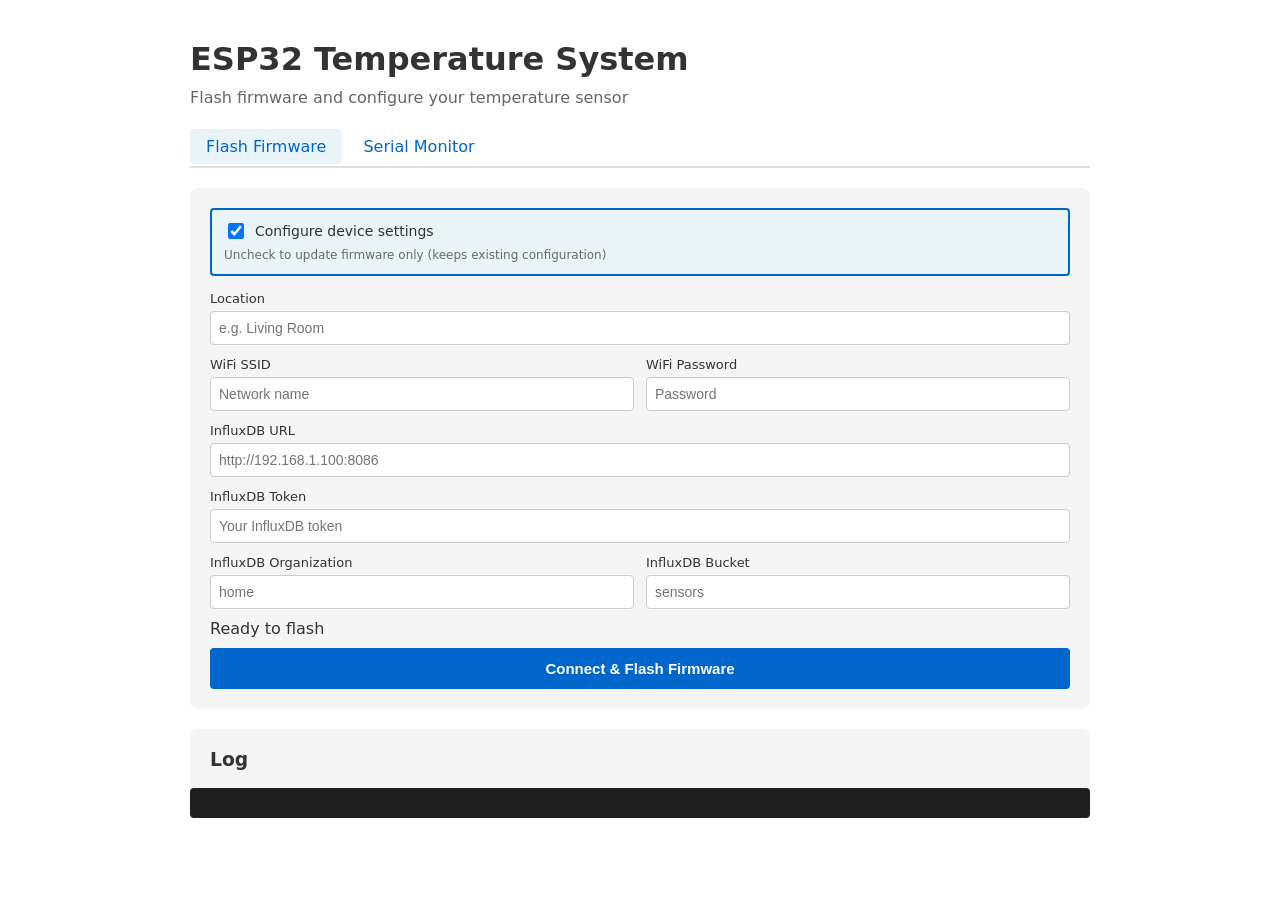
==== frontend/index.html @ d4765ee2 "update frontend styling" ====
<!DOCTYPE html>
<html lang="en">
<head>
  <meta charset="UTF-8">
  <meta name="viewport" content="width=device-width, initial-scale=1.0">
  <title>ESP32 Temperature System - Setup</title>
  <link rel="stylesheet" href="common.css">
</head>
<body class="light">
  <h1>ESP32 Temperature System</h1>
  <p class="subtitle">Flash firmware and configure your temperature sensor</p>

  <nav>
    <a href="index.html" class="active">Flash Firmware</a>
    <a href="monitor.html">Serial Monitor</a>
  </nav>

  <section>
    <div class="config-toggle">
      <label>
        <input type="checkbox" id="configure-device" checked>
        <span>Configure device settings</span>
      </label>
      <p class="config-hint">Uncheck to update firmware only (keeps existing configuration)</p>
    </div>

    <div id="config-fields" class="config-fields">
      <div class="full-width">
        <label class="field-label" for="location">Location</label>
        <input type="text" id="location" placeholder="e.g. Living Room">
      </div>

      <div>
        <label class="field-label" for="wifi-ssid">WiFi SSID</label>
        <input type="text" id="wifi-ssid" placeholder="Network name">
      </div>

      <div>
        <label class="field-label" for="wifi-password">WiFi Password</label>
        <input type="password" id="wifi-password" placeholder="Password">
      </div>

      <div class="full-width">
        <label class="field-label" for="influx-url">InfluxDB URL</label>
        <input type="text" id="influx-url" placeholder="http://192.168.1.100:8086">
      </div>

      <div class="full-width">
        <label class="field-label" for="influx-token">InfluxDB Token</label>
        <input type="text" id="influx-token" placeholder="Your InfluxDB token">
      </div>

      <div>
        <label class="field-label" for="influx-org">InfluxDB Organization</label>
        <input type="text" id="influx-org" placeholder="home">
      </div>

      <div>
        <label class="field-label" for="influx-bucket">InfluxDB Bucket</label>
        <input type="text" id="influx-bucket" placeholder="sensors">
      </div>
    </div>

    <p id="status">Ready to flash</p>
    <button id="flash-btn">Connect & Flash Firmware</button>
  </section>

  <section style="padding: 0;">
    <h3 style="padding: 20px 20px 0;">Log</h3>
    <pre id="log"></pre>
  </section>
  <script type="module">
    import { ESPLoader, Transport } from './esptool-js-0.5.6.bundle.js';

    const flashBtn = document.getElementById('flash-btn');
    const statusEl = document.getElementById('status');
    const logEl = document.getElementById('log');

    // Firmware files to flash (from firmware build directory)
    const FIRMWARE_FILES = [
      { path: '/firmware/.pio/build/esp32-c3/bootloader.bin', offset: 0 },
      { path: '/firmware/.pio/build/esp32-c3/partitions.bin', offset: 32768 },
      { path: '/firmware/.pio/build/esp32-c3/firmware.bin', offset: 65536 }
    ];

    const terminal = {
      clean() { logEl.textContent = ''; },
      writeLine(data) { log(data); },
      write(data) { logEl.textContent += data; logEl.scrollTop = logEl.scrollHeight; }
    };

    function log(msg, type = '') {
      const prefix = type === 'error' ? '❌ ' : type === 'success' ? '✓ ' : '';
      logEl.textContent += prefix + msg + '\n';
      logEl.scrollTop = logEl.scrollHeight;
    }

    function setStatus(msg, isError = false) {
      statusEl.textContent = msg;
      statusEl.className = isError ? 'error' : '';
    }

    // Check Web Serial support
    if (!('serial' in navigator)) {
      setStatus('Web Serial not supported. Use Chrome or Edge.', true);
      flashBtn.disabled = true;
      log('ERROR: Web Serial API not supported', 'error');
    }

    // Toggle config fields visibility
    const configCheckbox = document.getElementById('configure-device');
    const configFields = document.getElementById('config-fields');

    configCheckbox.addEventListener('change', () => {
      if (configCheckbox.checked) {
        configFields.classList.remove('hidden');
      } else {
        configFields.classList.add('hidden');
      }
    });

    function validateInputs() {
      // If not configuring, no validation needed
      if (!configCheckbox.checked) {
        return true;
      }
      const fields = ['location', 'wifi-ssid', 'wifi-password', 'influx-url', 'influx-token', 'influx-org', 'influx-bucket'];
      const missing = fields.filter(id => !document.getElementById(id).value.trim());

      if (missing.length > 0) {
        setStatus('Please fill in all fields', true);
        log('Missing required fields: ' + missing.join(', '), 'error');
        return false;
      }
      return true;
    }

    function getConfig() {
      return {
        location: document.getElementById('location').value.trim(),
        ssid: document.getElementById('wifi-ssid').value.trim(),
        password: document.getElementById('wifi-password').value.trim(),
        influxUrl: document.getElementById('influx-url').value.trim(),
        influxToken: document.getElementById('influx-token').value.trim(),
        influxOrg: document.getElementById('influx-org').value.trim(),
        influxBucket: document.getElementById('influx-bucket').value.trim()
      };
    }

    function bufferToBinaryString(buffer) {
      const bytes = new Uint8Array(buffer);
      let binary = '';
      const chunkSize = 8192;

      for (let i = 0; i < bytes.length; i += chunkSize) {
        const chunk = bytes.slice(i, i + chunkSize);
        binary += String.fromCharCode.apply(null, chunk);
      }

      return binary;
    }

    async function sendConfig(port, config) {
      log('Waiting for device to be ready...');

      // Wait for ESP32 to boot and start listening (2 seconds should be enough)
      await new Promise(r => setTimeout(r, 2000));

      log('Sending configuration...');
      const writer = port.writable.getWriter();

      const configData = [
        `LOCATION=${config.location}`,
        `WIFI_SSID=${config.ssid}`,
        `WIFI_PASS=${config.password}`,
        `INFLUX_URL=${config.influxUrl}`,
        `INFLUX_TOKEN=${config.influxToken}`,
        `INFLUX_ORG=${config.influxOrg}`,
        `INFLUX_BUCKET=${config.influxBucket}`,
        'CONFIG_END'
      ].join('\n') + '\n';

      log('Config data to send:\n' + configData);

      await writer.write(new TextEncoder().encode(configData));
      await writer.releaseLock();

      log('Configuration sent', 'success');
      log('Check the Serial Monitor to verify device received config.');
    }

    flashBtn.addEventListener('click', async () => {
      if (!validateInputs()) return;

      const config = getConfig();
      flashBtn.disabled = true;
      terminal.clean();
      setStatus('Connecting to device...');

      let serialPort = null;
      let transport = null;

      try {
        // Connect to device
        serialPort = await navigator.serial.requestPort();
        transport = new Transport(serialPort, true);

        const esploader = new ESPLoader({
          transport,
          baudrate: 921600,
          terminal,
          debugLogging: false
        });

        log('Connecting...');
        await esploader.main();
        log(`Connected to ${esploader.chip.CHIP_NAME}`, 'success');

        // Load firmware files
        setStatus('Loading firmware...');
        const fileArray = [];

        for (const file of FIRMWARE_FILES) {
          log(`Loading ${file.path}...`);
          const response = await fetch(file.path);
          if (!response.ok) throw new Error(`Failed to load ${file.path}`);

          const buffer = await response.arrayBuffer();
          fileArray.push({
            data: bufferToBinaryString(buffer),
            address: file.offset
          });
        }

        // Erase flash if configuring device
        const shouldConfigure = configCheckbox.checked;
        if (shouldConfigure) {
          setStatus('Erasing flash...');
          log('Erasing flash memory to clear old configuration...');
          await esploader.eraseFlash();
          log('Flash erased', 'success');
        }

        // Flash firmware
        setStatus('Flashing firmware...');
        log('Flashing — do not disconnect!');

        await esploader.writeFlash({
          fileArray,
          flashSize: 'keep',
          flashMode: 'keep',
          flashFreq: 'keep',
          eraseAll: false,
          compress: true,
          reportProgress(fileIndex, written, total) {
            const pct = Math.round((written / total) * 100);
            setStatus(`Flashing... ${pct}%`);
          }
        });

        log('Firmware flashed successfully!', 'success');

        // Disconnect transport (closes the port)
        await transport.disconnect();

        // Only send configuration if configuring device
        if (shouldConfigure) {
          // Small delay before reopening
          await new Promise(r => setTimeout(r, 500));

          // Reopen serial port for config with flow control disabled
          await serialPort.open({
            baudRate: 115200,
            flowControl: 'none'
          });

          // Ensure DTR/RTS are not triggering reset
          await serialPort.setSignals({ dataTerminalReady: false, requestToSend: false });

          // Send configuration
          setStatus('Sending configuration...');
          await sendConfig(serialPort, config);

          await serialPort.close();

          // Done
          setStatus('Setup complete!');
          log('Device configured and ready!', 'success');
        } else {
          setStatus('Firmware update complete!');
          log('Firmware updated. Device will use existing configuration.', 'success');
        }

        log('\nFlashing complete. Connection closed.');
        log('To view device output, open the serial monitor page');

      } catch (err) {
        setStatus('Failed - see log', true);
        log('Error: ' + err.message, 'error');
      } finally {
        try {
          if (transport) await transport.disconnect();
          if (serialPort) await serialPort.close();
        } catch (_) {}
        flashBtn.disabled = false;
      }
    });

  </script>

</body>
</html>
---- frontend/common.css ----
/* Common styles shared across all pages */

/* Layout */
body {
  font-family: system-ui, sans-serif;
  max-width: 900px;
  margin: 40px auto;
  padding: 0 20px;
}

/* Typography */
h1 {
  margin-bottom: 10px;
}

p {
  margin: 0 0 10px;
}

/* Navigation */
nav {
  margin: 20px 0;
  padding: 10px 0;
  border-bottom: 2px solid;
}

nav a {
  text-decoration: none;
  padding: 8px 16px;
  border-radius: 4px;
}

nav a.active {
  font-weight: 500;
}

/* Buttons */
button {
  padding: 8px 16px;
  font-size: 14px;
  border: 1px solid;
  border-radius: 4px;
  cursor: pointer;
}

button:disabled {
  opacity: 0.5;
  cursor: not-allowed;
}

/* Form elements */
input,
select {
  width: 100%;
  padding: 8px;
  font-size: 14px;
  border: 1px solid;
  border-radius: 4px;
  box-sizing: border-box;
}

input:disabled,
select:disabled {
  opacity: 0.5;
}

/* Sections */
section {
  margin: 20px 0;
  padding: 20px;
  border-radius: 8px;
}

/* Pre/Code blocks */
pre {
  padding: 15px;
  border-radius: 4px;
  overflow-y: auto;
  font-family: 'Courier New', monospace;
  font-size: 13px;
  white-space: pre-wrap;
}

/* ================================
   LIGHT THEME
   ================================ */
body.light {
  background: #fff;
  color: #333;
}

body.light p.subtitle {
  color: #666;
}

body.light nav {
  border-bottom-color: #e0e0e0;
}

body.light nav a {
  color: #0066cc;
}

body.light nav a:hover {
  background: #f0f0f0;
}

body.light nav a.active {
  background: #e8f4f8;
}

body.light section {
  background: #f5f5f5;
}

body.light input,
body.light select {
  border-color: #ccc;
}

body.light button {
  border-color: #ccc;
}

/* Flash page specific - light theme */
body.light .config-toggle {
  background: #e8f4f8;
  border: 2px solid #0066cc;
}

body.light #flash-btn {
  background: #0066cc;
  color: white;
  border: none;
}

body.light #flash-btn:hover:not(:disabled) {
  background: #0052a3;
}

body.light #log {
  background: #1e1e1e;
  color: #d4d4d4;
}

body.light .error {
  color: #ff4444;
}

body.light .success {
  color: #44ff44;
}

/* ================================
   DARK THEME
   ================================ */
body.dark {
  background: #1e1e1e;
  color: #d4d4d4;
}

body.dark h1 {
  color: #fff;
}

body.dark p {
  color: #aaa;
}

body.dark nav {
  border-bottom-color: #3c3c3c;
}

body.dark nav a {
  color: #58a6ff;
}

body.dark nav a:hover {
  background: #2d2d2d;
}

body.dark nav a.active {
  background: #0e4273;
}

body.dark input,
body.dark select,
body.dark button {
  background: #3c3c3c;
  color: #d4d4d4;
  border-color: #555;
}

body.dark button:hover:not(:disabled) {
  background: #4c4c4c;
}

/* Monitor page specific - dark theme */
body.dark .controls {
  background: #2d2d2d;
}

body.dark button.connected {
  background: #0e639c;
}

body.dark button.disconnect {
  background: #c72e2e;
}

body.dark #output {
  background: #0c0c0c;
  color: #0f0;
  border: 1px solid #333;
}

body.dark input[type="text"] {
  background: #2d2d2d;
  font-family: 'Courier New', monospace;
}

/* ================================
   PAGE-SPECIFIC LAYOUTS
   ================================ */

/* Flash page config form */
.config-toggle {
  margin-bottom: 15px;
  padding: 10px 12px;
  border-radius: 4px;
}

.config-toggle label {
  display: flex;
  align-items: center;
  gap: 8px;
  cursor: pointer;
  font-weight: 500;
  font-size: 14px;
}

.config-toggle input[type="checkbox"] {
  width: 16px;
  height: 16px;
  cursor: pointer;
  flex-shrink: 0;
}

.config-hint {
  margin: 6px 0 0 0;
  padding-left: 0;
  font-size: 12px;
  opacity: 0.7;
  line-height: 1.3;
}

.config-fields {
  margin-top: 10px;
  display: grid;
  grid-template-columns: 1fr 1fr;
  gap: 12px;
}

.config-fields.hidden {
  display: none !important;
}

.full-width {
  grid-column: 1 / -1;
}

label.field-label {
  display: block;
  margin-bottom: 5px;
  font-weight: 500;
  font-size: 13px;
}

#flash-btn {
  font-weight: bold;
  width: 100%;
  padding: 12px 24px;
  font-size: 15px;
}

#status {
  margin: 10px 0;
  font-weight: 500;
}

#log {
  max-height: 250px;
  font-family: monospace;
  font-size: 12px;
}

/* Monitor page controls */
.controls {
  margin: 20px 0;
  padding: 15px;
  border-radius: 8px;
  display: flex;
  gap: 10px;
  align-items: center;
}

.controls select,
.controls button {
  width: auto;
}

#output {
  height: 500px;
  word-break: break-all;
}

.input-group {
  margin-top: 15px;
  display: flex;
  gap: 10px;
}

.input-group input[type="text"] {
  flex: 1;
  width: auto;
}

.input-group select,
.input-group button {
  width: auto;
}
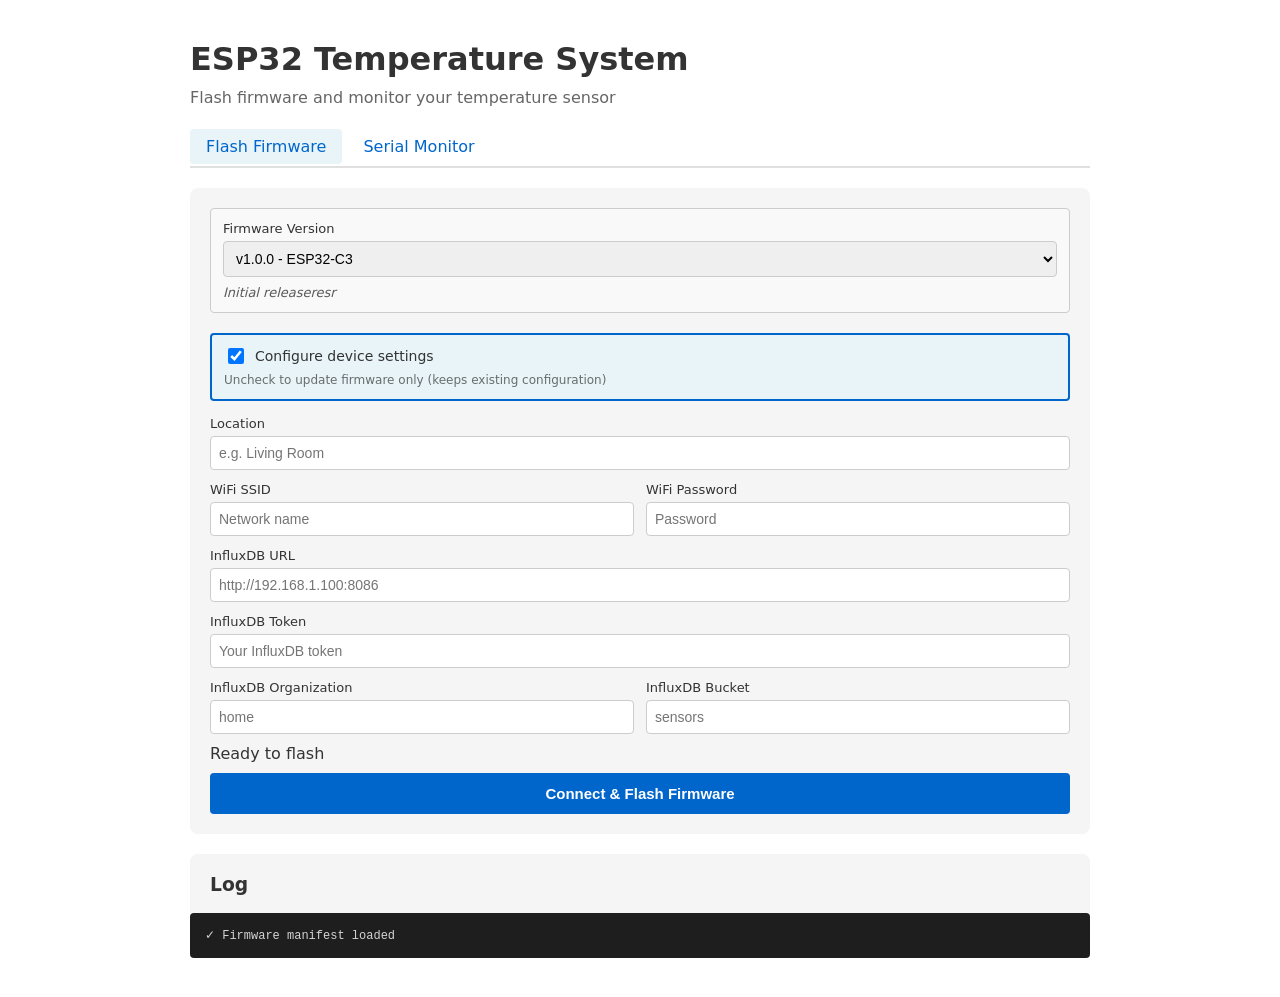
==== commit 4427fd64: "minor project clean up" ====
--- a/frontend/index.html
+++ b/frontend/index.html
@@ -3,85 +3,165 @@
 <head>
   <meta charset="UTF-8">
   <meta name="viewport" content="width=device-width, initial-scale=1.0">
-  <title>ESP32 Temperature System - Setup</title>
+  <title>ESP32 Temperature System</title>
   <link rel="stylesheet" href="common.css">
+  <style>
+    /* Tab content visibility */
+    .tab-content {
+      display: none;
+    }
+    .tab-content.active {
+      display: block;
+    }
+
+    /* Tab navigation styling */
+    nav a {
+      cursor: pointer;
+      user-select: none;
+    }
+  </style>
 </head>
 <body class="light">
   <h1>ESP32 Temperature System</h1>
-  <p class="subtitle">Flash firmware and configure your temperature sensor</p>
+  <p class="subtitle">Flash firmware and monitor your temperature sensor</p>
 
   <nav>
-    <a href="index.html" class="active">Flash Firmware</a>
-    <a href="monitor.html">Serial Monitor</a>
+    <a id="tab-flash" class="active">Flash Firmware</a>
+    <a id="tab-monitor">Serial Monitor</a>
   </nav>
 
-  <section>
-    <div class="config-toggle">
-      <label>
-        <input type="checkbox" id="configure-device" checked>
-        <span>Configure device settings</span>
-      </label>
-      <p class="config-hint">Uncheck to update firmware only (keeps existing configuration)</p>
+  <!-- Flash Firmware Tab -->
+  <div id="content-flash" class="tab-content active">
+    <section>
+      <div class="firmware-selector">
+        <label class="field-label" for="firmware-version">Firmware Version</label>
+        <select id="firmware-version" disabled>
+          <option>Loading...</option>
+        </select>
+        <p class="firmware-notes" id="firmware-notes"></p>
+      </div>
+
+      <div class="config-toggle">
+        <label>
+          <input type="checkbox" id="configure-device" checked>
+          <span>Configure device settings</span>
+        </label>
+        <p class="config-hint">Uncheck to update firmware only (keeps existing configuration)</p>
+      </div>
+
+      <div id="config-fields" class="config-fields">
+        <div class="full-width">
+          <label class="field-label" for="location">Location</label>
+          <input type="text" id="location" placeholder="e.g. Living Room">
+        </div>
+
+        <div>
+          <label class="field-label" for="wifi-ssid">WiFi SSID</label>
+          <input type="text" id="wifi-ssid" placeholder="Network name">
+        </div>
+
+        <div>
+          <label class="field-label" for="wifi-password">WiFi Password</label>
+          <input type="password" id="wifi-password" placeholder="Password">
+        </div>
+
+        <div class="full-width">
+          <label class="field-label" for="influx-url">InfluxDB URL</label>
+          <input type="text" id="influx-url" placeholder="http://192.168.1.100:8086">
+        </div>
+
+        <div class="full-width">
+          <label class="field-label" for="influx-token">InfluxDB Token</label>
+          <input type="text" id="influx-token" placeholder="Your InfluxDB token">
+        </div>
+
+        <div>
+          <label class="field-label" for="influx-org">InfluxDB Organization</label>
+          <input type="text" id="influx-org" placeholder="home">
+        </div>
+
+        <div>
+          <label class="field-label" for="influx-bucket">InfluxDB Bucket</label>
+          <input type="text" id="influx-bucket" placeholder="sensors">
+        </div>
+      </div>
+
+      <p id="status">Ready to flash</p>
+      <button id="flash-btn">Connect & Flash Firmware</button>
+    </section>
+
+    <section style="padding: 0;">
+      <h3 style="padding: 20px 20px 0;">Log</h3>
+      <pre id="log"></pre>
+    </section>
+  </div>
+
+  <!-- Serial Monitor Tab -->
+  <div id="content-monitor" class="tab-content">
+    <div class="controls">
+      <button id="connect-btn">Connect</button>
+      <button id="disconnect-btn" class="disconnect" disabled>Disconnect</button>
+      <button id="reset-btn" disabled>Restart Device</button>
+      <button id="clear-btn">Clear</button>
     </div>
 
-    <div id="config-fields" class="config-fields">
-      <div class="full-width">
-        <label class="field-label" for="location">Location</label>
-        <input type="text" id="location" placeholder="e.g. Living Room">
-      </div>
-
-      <div>
-        <label class="field-label" for="wifi-ssid">WiFi SSID</label>
-        <input type="text" id="wifi-ssid" placeholder="Network name">
-      </div>
-
-      <div>
-        <label class="field-label" for="wifi-password">WiFi Password</label>
-        <input type="password" id="wifi-password" placeholder="Password">
-      </div>
-
-      <div class="full-width">
-        <label class="field-label" for="influx-url">InfluxDB URL</label>
-        <input type="text" id="influx-url" placeholder="http://192.168.1.100:8086">
-      </div>
-
-      <div class="full-width">
-        <label class="field-label" for="influx-token">InfluxDB Token</label>
-        <input type="text" id="influx-token" placeholder="Your InfluxDB token">
-      </div>
-
-      <div>
-        <label class="field-label" for="influx-org">InfluxDB Organization</label>
-        <input type="text" id="influx-org" placeholder="home">
-      </div>
-
-      <div>
-        <label class="field-label" for="influx-bucket">InfluxDB Bucket</label>
-        <input type="text" id="influx-bucket" placeholder="sensors">
-      </div>
+    <pre id="output"></pre>
+
+    <div class="input-group">
+      <input type="text" id="send-input" placeholder="Type command and press Enter..." disabled>
+      <select id="line-ending" disabled>
+        <option value="\n">LF</option>
+        <option value="\r\n" selected>CR+LF</option>
+        <option value="\r">CR</option>
+        <option value="">None</option>
+      </select>
+      <button id="send-btn" disabled>Send</button>
     </div>
-
-    <p id="status">Ready to flash</p>
-    <button id="flash-btn">Connect & Flash Firmware</button>
-  </section>
-
-  <section style="padding: 0;">
-    <h3 style="padding: 20px 20px 0;">Log</h3>
-    <pre id="log"></pre>
-  </section>
+  </div>
+
   <script type="module">
+    // ========================================
+    // TAB SWITCHING
+    // ========================================
+    const tabFlash = document.getElementById('tab-flash');
+    const tabMonitor = document.getElementById('tab-monitor');
+    const contentFlash = document.getElementById('content-flash');
+    const contentMonitor = document.getElementById('content-monitor');
+
+    function switchTab(tab) {
+      // Update tab active states
+      tabFlash.classList.remove('active');
+      tabMonitor.classList.remove('active');
+
+      // Update content visibility
+      contentFlash.classList.remove('active');
+      contentMonitor.classList.remove('active');
+
+      if (tab === 'flash') {
+        tabFlash.classList.add('active');
+        contentFlash.classList.add('active');
+      } else {
+        tabMonitor.classList.add('active');
+        contentMonitor.classList.add('active');
+      }
+    }
+
+    tabFlash.addEventListener('click', () => switchTab('flash'));
+    tabMonitor.addEventListener('click', () => switchTab('monitor'));
+
+    // ========================================
+    // FLASH FIRMWARE FUNCTIONALITY
+    // ========================================
     import { ESPLoader, Transport } from './esptool-js-0.5.6.bundle.js';
 
     const flashBtn = document.getElementById('flash-btn');
     const statusEl = document.getElementById('status');
     const logEl = document.getElementById('log');
-
-    // Firmware files to flash (from firmware build directory)
-    const FIRMWARE_FILES = [
-      { path: '/firmware/.pio/build/esp32-c3/bootloader.bin', offset: 0 },
-      { path: '/firmware/.pio/build/esp32-c3/partitions.bin', offset: 32768 },
-      { path: '/firmware/.pio/build/esp32-c3/firmware.bin', offset: 65536 }
-    ];
+    const firmwareVersionSelect = document.getElementById('firmware-version');
+    const firmwareNotesEl = document.getElementById('firmware-notes');
+
+    let manifest = null;
+    let selectedRelease = null;
 
     const terminal = {
       clean() { logEl.textContent = ''; },
@@ -99,6 +179,51 @@
       statusEl.textContent = msg;
       statusEl.className = isError ? 'error' : '';
     }
+
+    // Load firmware manifest
+    async function loadManifest() {
+      try {
+        const response = await fetch('manifest.json');
+        if (!response.ok) throw new Error('Failed to load manifest.json');
+
+        manifest = await response.json();
+
+        // Populate version dropdown
+        firmwareVersionSelect.innerHTML = '';
+        manifest.releases.forEach((release, index) => {
+          const option = document.createElement('option');
+          option.value = index;
+          option.textContent = `v${release.version} - ${release.chipFamily}`;
+          firmwareVersionSelect.appendChild(option);
+        });
+
+        firmwareVersionSelect.disabled = false;
+
+        // Select first version by default
+        if (manifest.releases.length > 0) {
+          firmwareVersionSelect.value = '0';
+          updateSelectedRelease();
+        }
+
+        log('Firmware manifest loaded', 'success');
+      } catch (err) {
+        setStatus('Failed to load firmware manifest', true);
+        log('Error loading manifest: ' + err.message, 'error');
+        firmwareVersionSelect.innerHTML = '<option>Error loading versions</option>';
+      }
+    }
+
+    function updateSelectedRelease() {
+      const index = parseInt(firmwareVersionSelect.value);
+      selectedRelease = manifest.releases[index];
+      firmwareNotesEl.textContent = selectedRelease.notes;
+    }
+
+    // Listen for version changes
+    firmwareVersionSelect.addEventListener('change', updateSelectedRelease);
+
+    // Load manifest on page load
+    loadManifest();
 
     // Check Web Serial support
     if (!('serial' in navigator)) {
@@ -192,6 +317,12 @@
     flashBtn.addEventListener('click', async () => {
       if (!validateInputs()) return;
 
+      // Check if firmware is selected
+      if (!selectedRelease) {
+        setStatus('Please wait for firmware manifest to load', true);
+        return;
+      }
+
       const config = getConfig();
       flashBtn.disabled = true;
       terminal.clean();
@@ -216,19 +347,20 @@
         await esploader.main();
         log(`Connected to ${esploader.chip.CHIP_NAME}`, 'success');
 
-        // Load firmware files
+        // Load firmware files from selected release
         setStatus('Loading firmware...');
+        log(`Using firmware v${selectedRelease.version}`);
         const fileArray = [];
 
-        for (const file of FIRMWARE_FILES) {
-          log(`Loading ${file.path}...`);
-          const response = await fetch(file.path);
-          if (!response.ok) throw new Error(`Failed to load ${file.path}`);
+        for (const part of selectedRelease.parts) {
+          log(`Loading ${part.path}...`);
+          const response = await fetch(part.path);
+          if (!response.ok) throw new Error(`Failed to load ${part.path}`);
 
           const buffer = await response.arrayBuffer();
           fileArray.push({
             data: bufferToBinaryString(buffer),
-            address: file.offset
+            address: part.offset
           });
         }
 
@@ -292,7 +424,7 @@
         }
 
         log('\nFlashing complete. Connection closed.');
-        log('To view device output, open the serial monitor page');
+        log('To view device output, switch to the Serial Monitor tab');
 
       } catch (err) {
         setStatus('Failed - see log', true);
@@ -306,6 +438,156 @@
       }
     });
 
+    // ========================================
+    // SERIAL MONITOR FUNCTIONALITY
+    // ========================================
+    const outputEl = document.getElementById('output');
+    const connectBtn = document.getElementById('connect-btn');
+    const disconnectBtn = document.getElementById('disconnect-btn');
+    const resetBtn = document.getElementById('reset-btn');
+    const clearBtn = document.getElementById('clear-btn');
+    const sendInput = document.getElementById('send-input');
+    const sendBtn = document.getElementById('send-btn');
+    const lineEndingSelect = document.getElementById('line-ending');
+
+    const BAUD_RATE = 115200; // Matches firmware Serial.begin(115200)
+
+    let port = null;
+    let reader = null;
+    let writer = null;
+    let keepReading = false;
+
+    // Check Web Serial support
+    if (!('serial' in navigator)) {
+      outputEl.textContent = 'ERROR: Web Serial API not supported. Use Chrome or Edge.\n';
+      connectBtn.disabled = true;
+    }
+
+    function logMonitor(text) {
+      outputEl.textContent += text;
+      outputEl.scrollTop = outputEl.scrollHeight;
+    }
+
+    connectBtn.addEventListener('click', async () => {
+      try {
+        port = await navigator.serial.requestPort();
+        await port.open({ baudRate: BAUD_RATE });
+
+        logMonitor('[Connected at ' + BAUD_RATE + ' baud]\n');
+
+        connectBtn.disabled = true;
+        disconnectBtn.disabled = false;
+        resetBtn.disabled = false;
+        sendInput.disabled = false;
+        sendBtn.disabled = false;
+        lineEndingSelect.disabled = false;
+
+        // Set up writer
+        writer = port.writable.getWriter();
+
+        // Set up reader
+        keepReading = true;
+        reader = port.readable.getReader();
+        const decoder = new TextDecoder();
+
+        try {
+          while (keepReading) {
+            const { value, done } = await reader.read();
+            if (done) break;
+            if (value) {
+              logMonitor(decoder.decode(value, { stream: true }));
+            }
+          }
+        } catch (error) {
+          if (keepReading) {
+            logMonitor('\n[Error: ' + error.message + ']\n');
+          }
+        } finally {
+          reader.releaseLock();
+        }
+
+      } catch (error) {
+        logMonitor('[Connection failed: ' + error.message + ']\n');
+      }
+    });
+
+    disconnectBtn.addEventListener('click', async () => {
+      keepReading = false;
+
+      try {
+        if (reader) {
+          await reader.cancel();
+          reader = null;
+        }
+        if (writer) {
+          await writer.releaseLock();
+          writer = null;
+        }
+        if (port) {
+          await port.close();
+          port = null;
+        }
+      } catch (error) {
+        logMonitor('[Disconnect error: ' + error.message + ']\n');
+      }
+
+      logMonitor('\n[Disconnected]\n');
+
+      connectBtn.disabled = false;
+      disconnectBtn.disabled = true;
+      resetBtn.disabled = true;
+      sendInput.disabled = true;
+      sendBtn.disabled = true;
+      lineEndingSelect.disabled = true;
+    });
+
+    resetBtn.addEventListener('click', async () => {
+      if (!port) return;
+
+      try {
+        logMonitor('[Restarting device...]\n');
+
+        // Trigger reset using DTR/RTS signals
+        await port.setSignals({ dataTerminalReady: false, requestToSend: true });
+        await new Promise(r => setTimeout(r, 100));
+        await port.setSignals({ dataTerminalReady: true, requestToSend: false });
+        await new Promise(r => setTimeout(r, 50));
+        await port.setSignals({ dataTerminalReady: false });
+
+        logMonitor('[Device restarted]\n');
+      } catch (error) {
+        logMonitor('[Reset error: ' + error.message + ']\n');
+      }
+    });
+
+    clearBtn.addEventListener('click', () => {
+      outputEl.textContent = '';
+    });
+
+    async function sendCommand() {
+      if (!writer || !sendInput.value) return;
+
+      const text = sendInput.value;
+      const ending = lineEndingSelect.value
+        .replace('\\r\\n', '\r\n')
+        .replace('\\n', '\n')
+        .replace('\\r', '\r');
+
+      try {
+        const encoder = new TextEncoder();
+        await writer.write(encoder.encode(text + ending));
+        logMonitor('> ' + text + '\n');
+        sendInput.value = '';
+      } catch (error) {
+        logMonitor('[Send error: ' + error.message + ']\n');
+      }
+    }
+
+    sendBtn.addEventListener('click', sendCommand);
+    sendInput.addEventListener('keydown', (e) => {
+      if (e.key === 'Enter') sendCommand();
+    });
+
   </script>
 
 </body>
--- a/frontend/common.css
+++ b/frontend/common.css
@@ -123,6 +123,11 @@
 }
 
 /* Flash page specific - light theme */
+body.light .firmware-selector {
+  background: #f9f9f9;
+  border-color: #ccc;
+}
+
 body.light .config-toggle {
   background: #e8f4f8;
   border: 2px solid #0066cc;
@@ -149,6 +154,15 @@
 
 body.light .success {
   color: #44ff44;
+}
+
+body.light .controls {
+  background: #e8f4f8;
+}
+
+body.light button.disconnect {
+  background: #c72e2e;
+  color: white;
 }
 
 /* ================================
@@ -195,6 +209,12 @@
   background: #4c4c4c;
 }
 
+/* Flash page specific - dark theme */
+body.dark .firmware-selector {
+  background: #2d2d2d;
+  border-color: #555;
+}
+
 /* Monitor page specific - dark theme */
 body.dark .controls {
   background: #2d2d2d;
@@ -224,6 +244,20 @@
    ================================ */
 
 /* Flash page config form */
+.firmware-selector {
+  margin-bottom: 20px;
+  padding: 12px;
+  border-radius: 4px;
+  border: 1px solid;
+}
+
+.firmware-notes {
+  margin: 8px 0 0 0;
+  font-size: 13px;
+  opacity: 0.8;
+  font-style: italic;
+}
+
 .config-toggle {
   margin-bottom: 15px;
   padding: 10px 12px;
@@ -312,6 +346,9 @@
 #output {
   height: 500px;
   word-break: break-all;
+  background: #0c0c0c;
+  color: #0f0;
+  border: 1px solid #333;
 }
 
 .input-group {
@@ -323,6 +360,7 @@
 .input-group input[type="text"] {
   flex: 1;
   width: auto;
+  font-family: 'Courier New', monospace;
 }
 
 .input-group select,
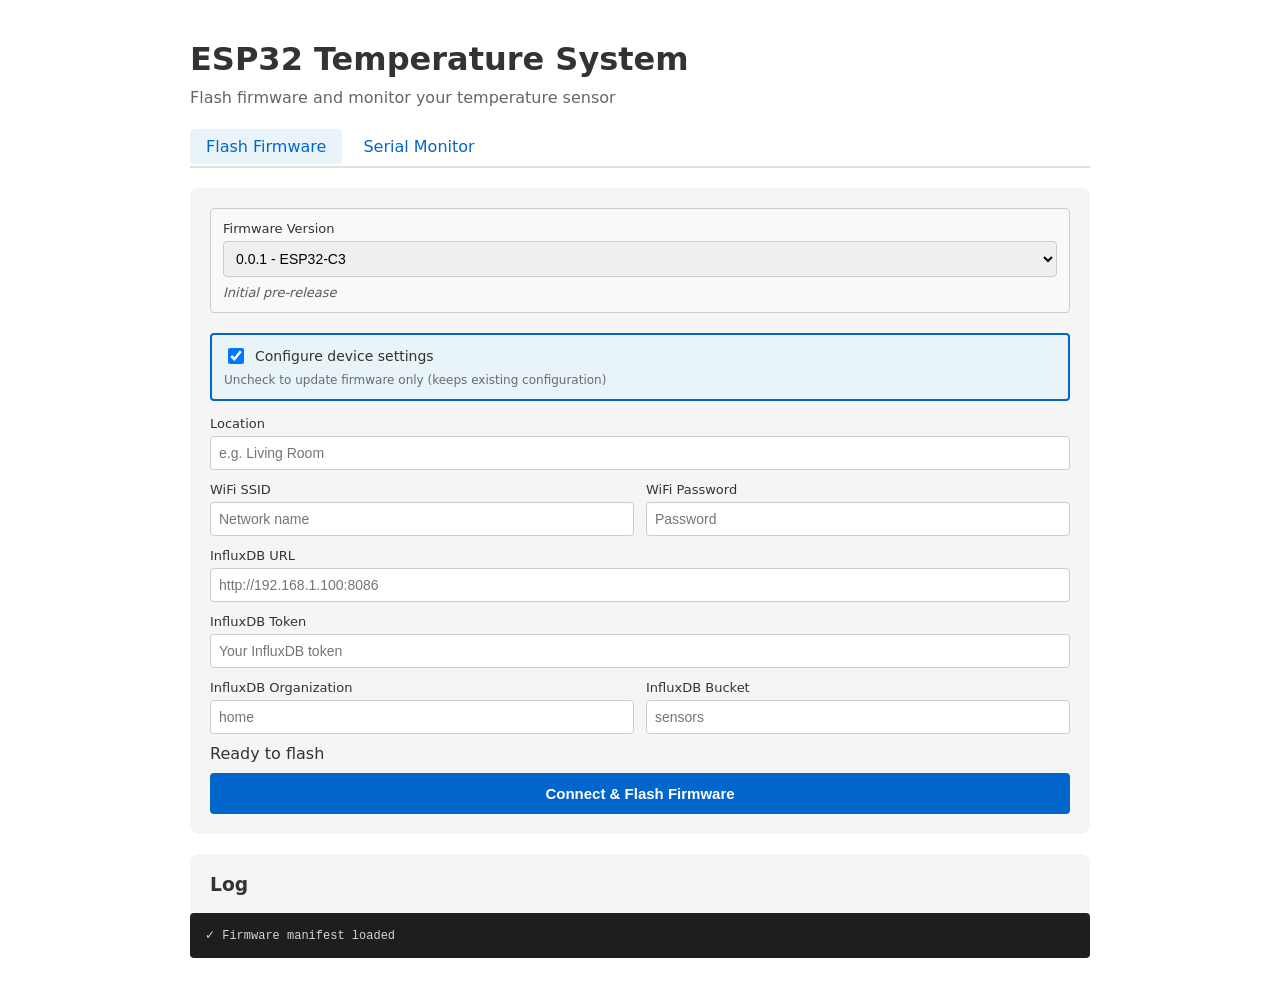
==== commit 2a02b6c4: "chore: update frontend releases" ====
--- a/frontend/index.html
+++ b/frontend/index.html
@@ -193,7 +193,7 @@
         manifest.releases.forEach((release, index) => {
           const option = document.createElement('option');
           option.value = index;
-          option.textContent = `v${release.version} - ${release.chipFamily}`;
+          option.textContent = `${release.version} - ${release.chipFamily}`;
           firmwareVersionSelect.appendChild(option);
         });
 
